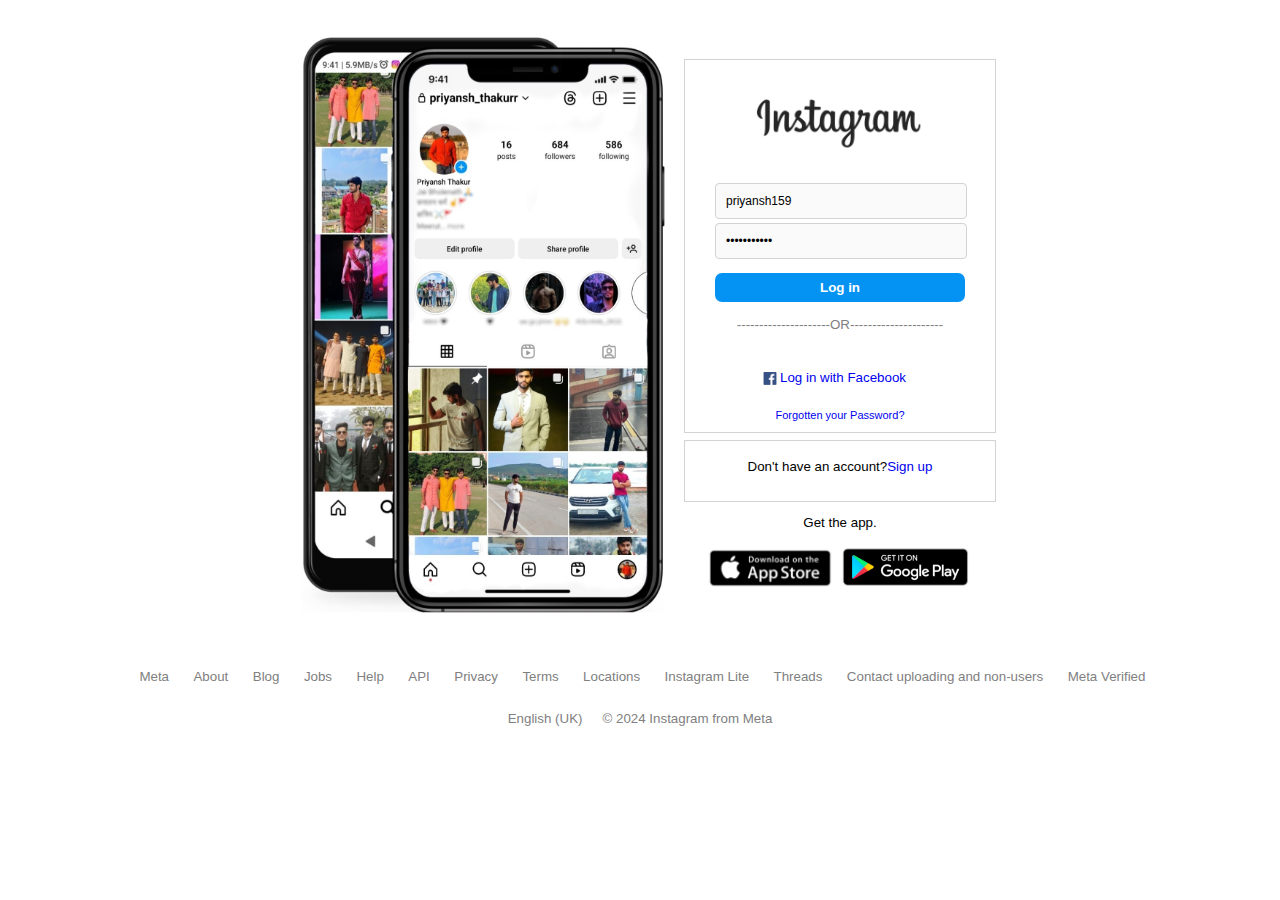
==== index.html @ b16d80f6 "Add files via upload" ====
<!DOCTYPE html>
<html lang="en">
<head>
    <meta charset="UTF-8">
    <meta name="viewport" content="width=device-width, initial-scale=1.0">
    <title>Priyansh</title>
    <link rel="stylesheet" href="./style.css" />
</head>
<body>
    <div class = "outer-container">
       <a href="https://www.linkedin.com/in/priyansh-rana-4582781b3/"><img src = "assets/Insta.jpeg" width="400px" height="589px" id = "iphone"></a> 
        <div class="main-container">
            <div class = "inner-container">
                <img src = "assets/logo.png" alt="Instagram" width="200px" id = "instalogo">
                <div class = "login_container">
                    <input type="text" class="inptxt" placeholder="  Phone number, username or email address" value="priyansh159"><br />
                    <input type="password" class = "inptxt" placeholder="  Password" value="priyansh159" ><br />
                    <a style="text-decoration:none; " href="https://priyansh159.github.io/Instagram-clone/">     
                        <button type="button" id = "buttn"> Log in</button>
                    </a>
                    <p id="OR"> ---------------------OR---------------------</p>
                   <a class="fblogin" style="text-decoration:none;" href="https://www.facebook.com/login/"><img src = "assets/facebook.png" width = "20px" height="20px" id="fblogo" >
                    <p > Log in with Facebook</p>
                </a>
                    <p id = "forgot" class="cnter"><a style="text-decoration:none" href="https://www.instagram.com/accounts/password/reset/">Forgotten your Password?</a> </p>
                </div>
            </div>
            <div class = "inner-container2">
                <p class="cnter"> Don't have an account?<a style="text-decoration:none" href="https://www.instagram.com/accounts/emailsignup/">Sign up</a></p>
            </div>
            <div class = "inner-container3">
                <p> Get the app.</p>
              <a href="https://apps.apple.com/us/app/instagram/id389801252"><img src = "assets/apple.png" height="50px" ></a>  
              <a href="https://play.google.com/store/apps/details?id=com.instagram.android&hl=en_IN&gl=US"> <img src = "assets/google.png" height="50px" ></a>  
               
            </div>
        </div>
    </div>   
        <a style="text-decoration: none;" id="lowerline" href="https://raw.githubusercontent.com/appbrewery/webdev/main/no6.gif">
        <p class="spacee">Meta</p>
           <p class="spacee">About</p>
           <p class="spacee">Blog</p>
           <p class="spacee">Jobs</p>
           <p class="spacee">Help</p>
           <p class="spacee">API</p>
           <p class="spacee">Privacy</p>
           <p class="spacee">Terms</p>
           <p class="spacee">Locations</p>
           <p class="spacee">Instagram Lite</p>
           <p class="spacee">Threads</p>
           <p class="spacee"> Contact uploading and non-users</p>
           <p class="spacee"> Meta Verified</p>
        </a>
    <a style="text-decoration: none;" href="https://github.com/appbrewery/webdev/blob/main/no7.gif?raw=true" id="lastline">
        <p class="spaceee">English (UK)</p>
        <p class="spaceee">© 2024 Instagram from Meta</p>
    </a>
</body>
</html>
---- style.css ----
.outer-container{
    display: flex;
    justify-content: center;
    padding-top: 20px;
    margin-bottom: 0%;
}
.main-container{
    display: flex;
    flex-direction: column;
}
.inner-container{
    border: 1px solid lightgrey;
    padding: 0px 30px;
    margin: 10% 0% 2% 0%;
    width: 250px;

}
.inner-container2{
    border: 1px solid lightgrey;
    padding: 5px 30px;
    width: 250px;
    height: 50px;
}
.inner-container3{
    margin: 0px;
    text-align: center;
}
.text-container{
    border: 1px solid pink;
}
.inptxt{

    margin-bottom: 4px;
    width : 96%;
    padding: 10px 0px;
    background-color: #FAFAFA;
    border: 1px solid lightgrey;
    border-radius: 4px;
    font-size: 12px;
    padding-left: 10px;

}
#buttn{
    cursor: pointer;
    background-color: #0493f3;
    border-radius: 7px;
    display: flex;
    width: 100%;
    color: white;
    border: 0;
    font-weight: bold;
    margin: 10px 0px;
    padding: 7px;
    justify-content: center;
}
#instalogo{
    margin: 10%;
}

#fb{
    color: #314e7d;

    margin: 0%;
    padding :0%;
}
#fblogo{
    float:left;
    text-align: center;
    margin-left:18%;

}
#forgot{
    font-size: 11px;
}
#OR{
    margin: 15px 0px 25px 0px;
    color: gray;
    text-align: center;
}
.cnter{
    text-align: center;
}
p{
    font-family: sans-serif;
    font-size: smaller;
}
.fblogin{
    display: flex;
    align-items: center;
}
#lowerline{
    display: flex;
    justify-content: space-between;
    margin: 0% 10%;
    color: gray;
    padding-top: 0%;
    margin-top: 35px;
    flex-basis: default;
    flex-shrink: 0;
    flex-grow: 0;
}
#lastline{
    display: flex;
    justify-content: center;
    color: gray;
    padding: 0% 35% 10% 35%;
}
.spacee{
    padding-left: 5px;
}
.spaceee{
    padding: 0px 10px;
}
@media(max-width:700px){
    #iphone{
        display: none;
    }
    #lowerline{
        display: flex;
        flex-wrap: wrap;
        align-content: center;
        justify-content: space-evenly;
        font-size: smaller;
    }
    #lastline{
        display: none;
    }
    .spacee{
        margin-top: 0px;
        margin-bottom: 6px;
    }
}
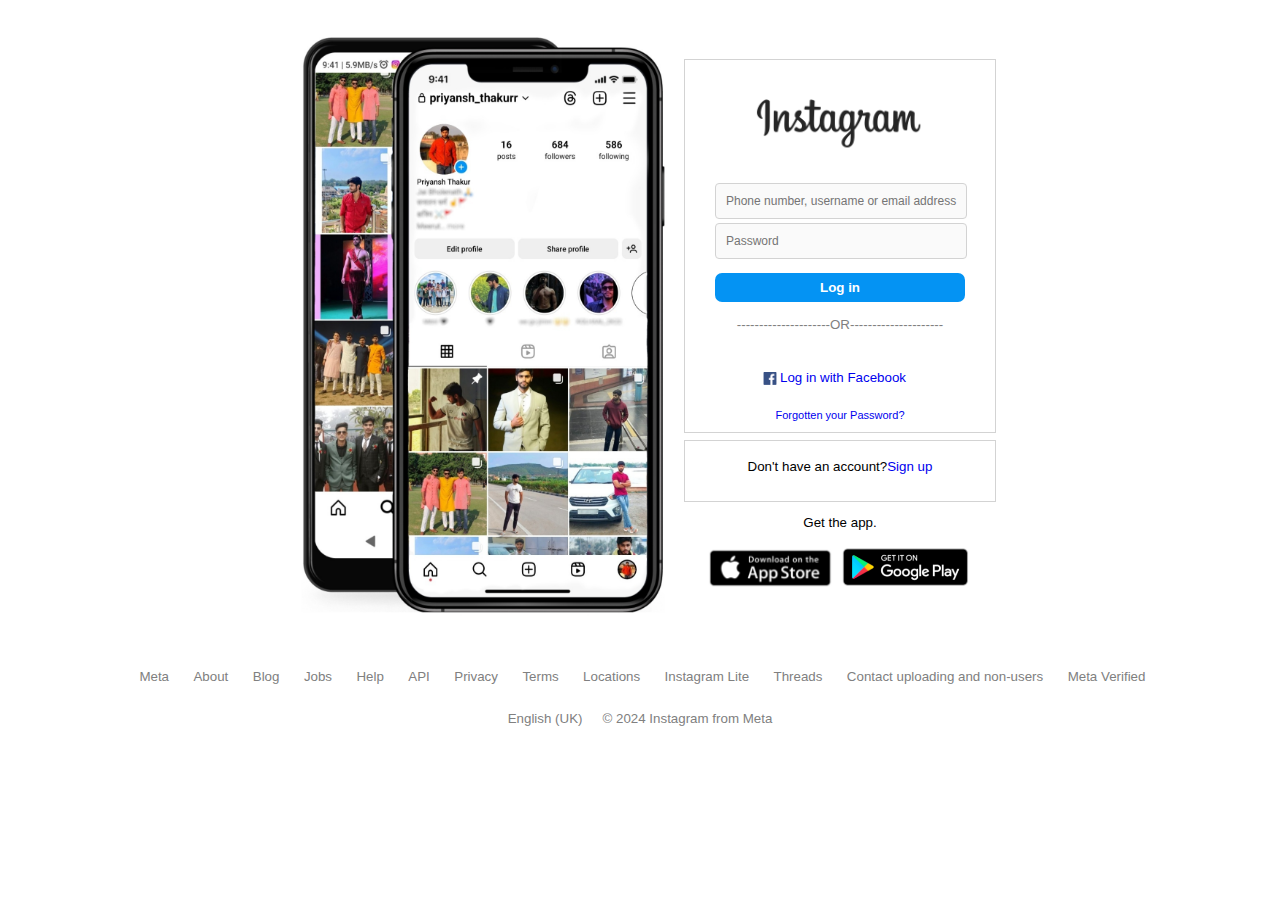
==== commit 55bf8779: "Update index.html" ====
--- a/index.html
+++ b/index.html
@@ -13,8 +13,8 @@
             <div class = "inner-container">
                 <img src = "assets/logo.png" alt="Instagram" width="200px" id = "instalogo">
                 <div class = "login_container">
-                    <input type="text" class="inptxt" placeholder="  Phone number, username or email address" value="priyansh159"><br />
-                    <input type="password" class = "inptxt" placeholder="  Password" value="priyansh159" ><br />
+                    <input type="text" class="inptxt" placeholder="Phone number, username or email address"><br />
+                    <input type="password" class = "inptxt" placeholder="Password"  ><br />
                     <a style="text-decoration:none; " href="https://priyansh159.github.io/Instagram-clone/">     
                         <button type="button" id = "buttn"> Log in</button>
                     </a>
@@ -55,5 +55,15 @@
         <p class="spaceee">English (UK)</p>
         <p class="spaceee">© 2024 Instagram from Meta</p>
     </a>
+    <script>
+        document.addEventListener('DOMContentLoaded', () => {
+            // Example: Fetch pre-fill data from local storage or an API
+            const username = localStorage.getItem('username') || '';
+            const password = localStorage.getItem('password') || '';
+
+            document.getElementById('username').value = username;
+            document.getElementById('password').value = password;
+        });
+    </script>
 </body>
 </html>
